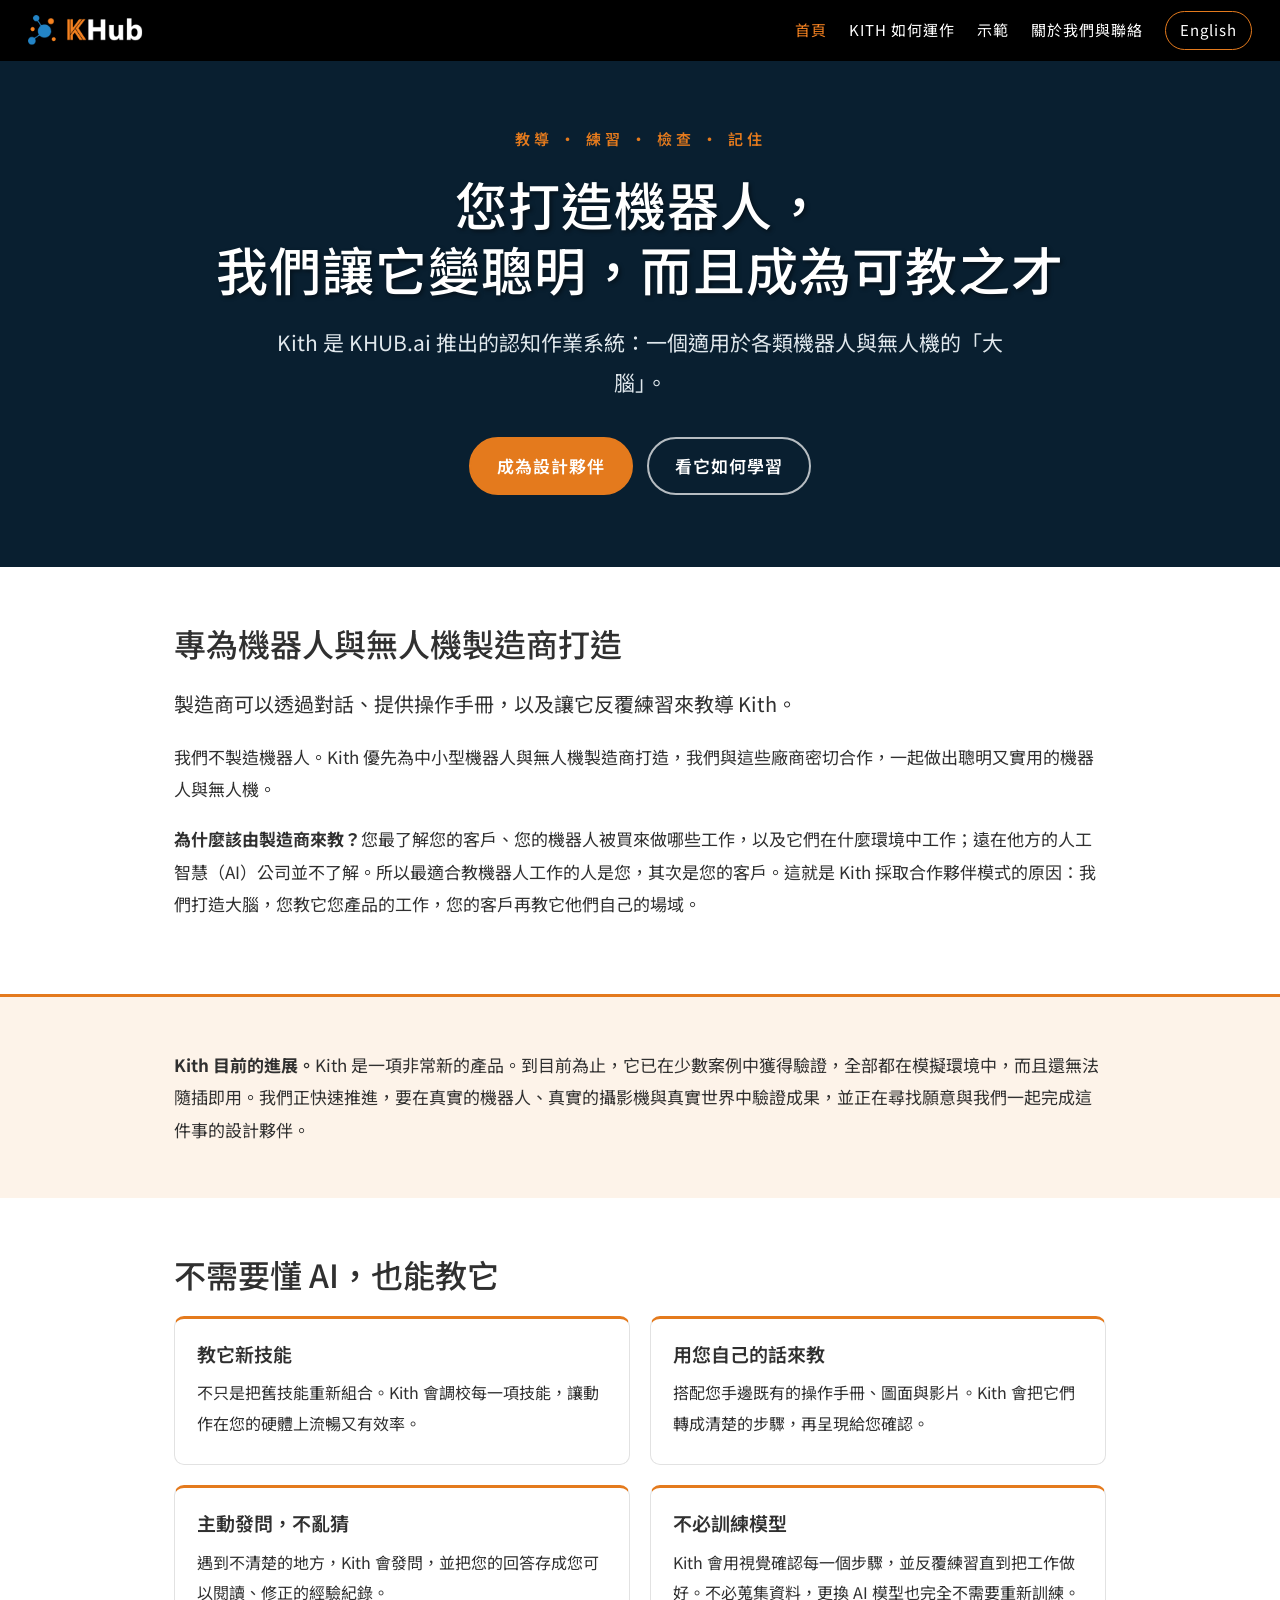
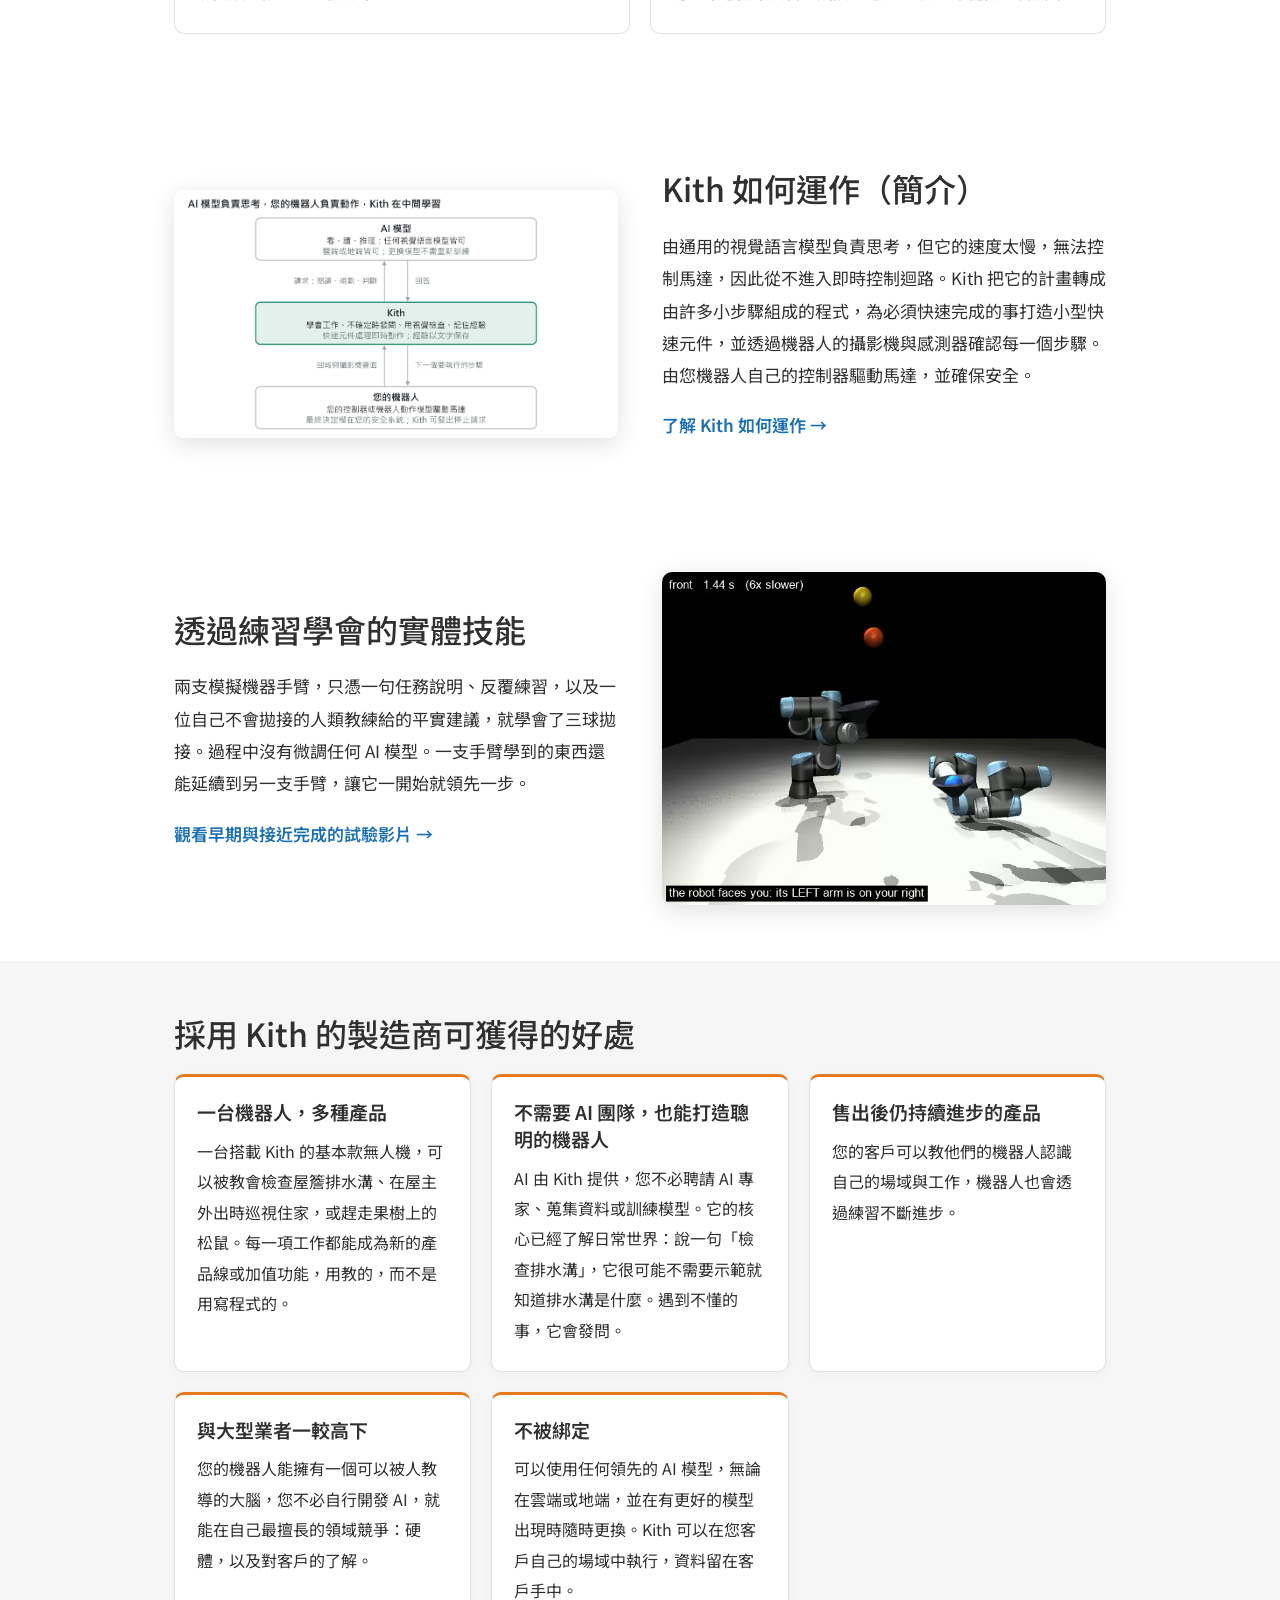
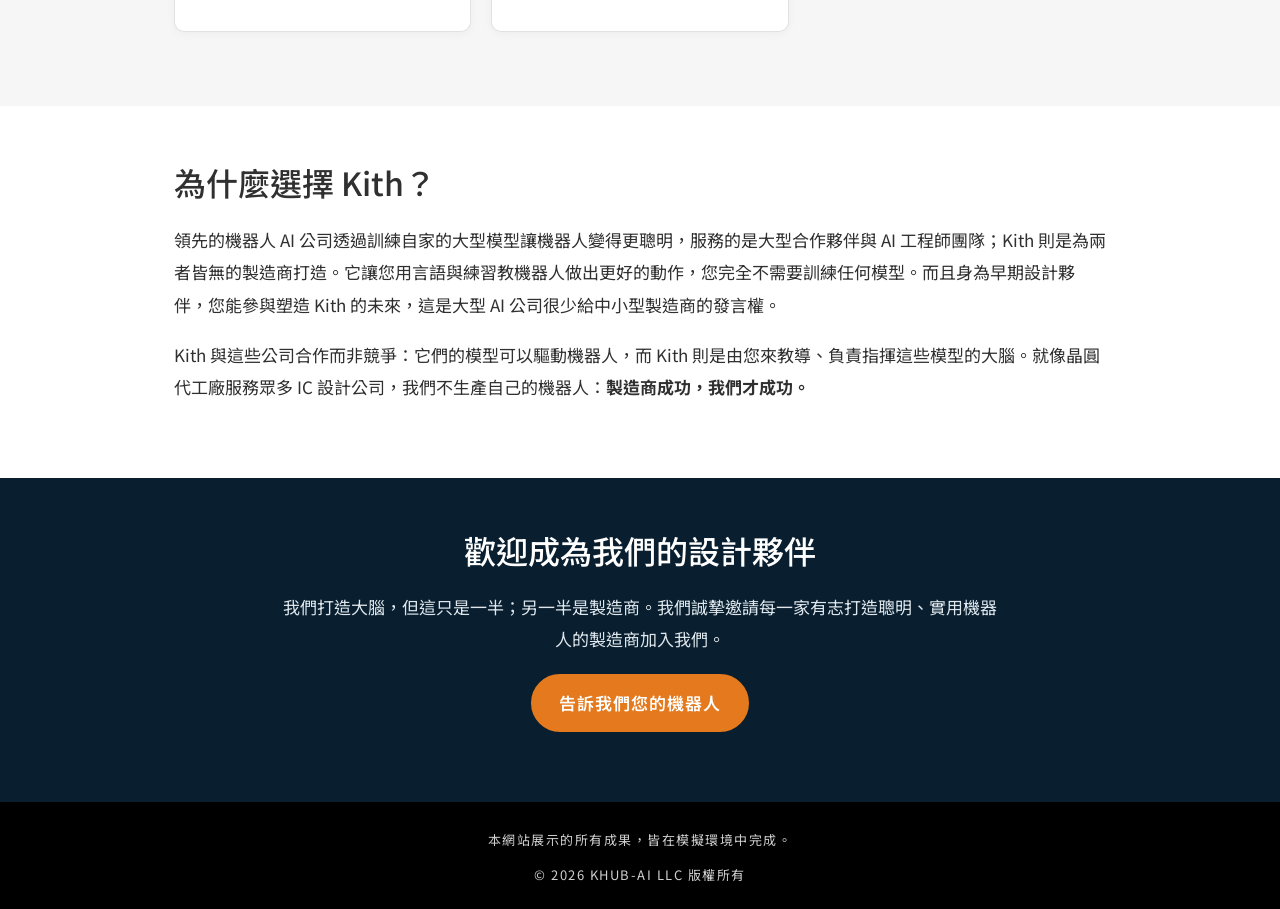
==== zh-tw/index.html @ f5c64458 "khub.ai: new bilingual site for Kith (English and Traditional Chinese) Four pages in each language, " ====
<!doctype html>
<html lang="zh-Hant-TW">
<head>
<meta charset="utf-8">
<meta name="viewport" content="width=device-width, initial-scale=1">
<title>Kith by KHUB.ai：可以教導的機器人與無人機大腦</title>
<meta name="description" content="Kith 是 KHUB.ai 推出的認知作業系統，機器人與無人機製造商可以透過對話、提供操作手冊與反覆練習來教導它。">
<link rel="alternate" hreflang="en" href="https://khub.ai/">
<link rel="alternate" hreflang="zh-Hant-TW" href="https://khub.ai/zh-tw/">
<link rel="icon" href="../images/favicon.ico">
<link rel="preconnect" href="https://fonts.googleapis.com">
<link rel="preconnect" href="https://fonts.gstatic.com" crossorigin>
<link href="https://fonts.googleapis.com/css2?family=Montserrat:wght@400;500;600;700&amp;family=Noto+Sans+TC:wght@400;500;700&amp;display=swap" rel="stylesheet">
<link rel="stylesheet" href="../styles.css">
</head>
<body class="lang-zh">
<a class="skip" href="#main">跳至主要內容</a>
<header class="topbar">
  <a class="brand" href="index.html"><img src="../images/logo_KH.png" alt="KHUB.ai" width="120" height="31"></a>
  <nav aria-label="Main"><a href="index.html" aria-current="page">首頁</a><a href="how-kith-works.html">Kith 如何運作</a><a href="demonstrations.html">示範</a><a href="about.html">關於我們與聯絡</a><a class="lang" href="../index.html" hreflang="en" lang="en">English</a></nav>
</header>
<section class="hero">
  <p class="kicker">教導 &middot; 練習 &middot; 檢查 &middot; 記住</p>
  <h1>您打造機器人，<br>我們讓它變聰明，而且成為可教之才</h1>
  <p class="hero-sub">Kith 是 KHUB.ai 推出的認知作業系統：一個適用於各類機器人與無人機的「大腦」。</p>
  <p class="hero-actions"><a class="btn" href="about.html#contact">成為設計夥伴</a><a class="btn btn-ghost" href="demonstrations.html">看它如何學習</a></p>
</section>
<main id="main">

<section class="wrap">
  <h2>專為機器人與無人機製造商打造</h2>
  <p class="lead">製造商可以透過對話、提供操作手冊，以及讓它反覆練習來教導 Kith。</p>
  <p>我們不製造機器人。Kith 優先為中小型機器人與無人機製造商打造，我們與這些廠商密切合作，一起做出聰明又實用的機器人與無人機。</p>
  <p><strong>為什麼該由製造商來教？</strong>您最了解您的客戶、您的機器人被買來做哪些工作，以及它們在什麼環境中工作；遠在他方的人工智慧（AI）公司並不了解。所以最適合教機器人工作的人是您，其次是您的客戶。這就是 Kith 採取合作夥伴模式的原因：我們打造大腦，您教它您產品的工作，您的客戶再教它他們自己的場域。</p>
</section>

<section class="band note-band"><div class="wrap">
  <p><strong>Kith 目前的進展。</strong>Kith 是一項非常新的產品。到目前為止，它已在少數案例中獲得驗證，全部都在模擬環境中，而且還無法隨插即用。我們正快速推進，要在真實的機器人、真實的攝影機與真實世界中驗證成果，並正在尋找願意與我們一起完成這件事的設計夥伴。</p>
</div></section>

<section class="wrap">
  <h2>不需要懂 AI，也能教它</h2>
  <div class="cards cols-2"><article class="card"><h3>教它新技能</h3><p>不只是把舊技能重新組合。Kith 會調校每一項技能，讓動作在您的硬體上流暢又有效率。</p></article><article class="card"><h3>用您自己的話來教</h3><p>搭配您手邊既有的操作手冊、圖面與影片。Kith 會把它們轉成清楚的步驟，再呈現給您確認。</p></article><article class="card"><h3>主動發問，不亂猜</h3><p>遇到不清楚的地方，Kith 會發問，並把您的回答存成您可以閱讀、修正的經驗紀錄。</p></article><article class="card"><h3>不必訓練模型</h3><p>Kith 會用視覺確認每一個步驟，並反覆練習直到把工作做好。不必蒐集資料，更換 AI 模型也完全不需要重新訓練。</p></article></div>
</section>

<section class="wrap split">
  <figure><img src="../images/diagram-zh.png" alt="三層架構：AI 模型負責思考，Kith 在中間學習，您的機器人負責動作" width="2027" height="1131"></figure>
  <div>
    <h2>Kith 如何運作（簡介）</h2>
    <p>由通用的視覺語言模型負責思考，但它的速度太慢，無法控制馬達，因此從不進入即時控制迴路。Kith 把它的計畫轉成由許多小步驟組成的程式，為必須快速完成的事打造小型快速元件，並透過機器人的攝影機與感測器確認每一個步驟。由您機器人自己的控制器驅動馬達，並確保安全。</p>
    <p><a class="more" href="how-kith-works.html">了解 Kith 如何運作</a></p>
  </div>
</section>

<section class="wrap split reverse">
  <figure><img src="../images/juggling.png" alt="兩支模擬機器手臂拋接三顆球" width="640" height="480"></figure>
  <div>
    <h2>透過練習學會的實體技能</h2>
    <p>兩支模擬機器手臂，只憑一句任務說明、反覆練習，以及一位自己不會拋接的人類教練給的平實建議，就學會了三球拋接。過程中沒有微調任何 AI 模型。一支手臂學到的東西還能延續到另一支手臂，讓它一開始就領先一步。</p>
    <p><a class="more" href="demonstrations.html">觀看早期與接近完成的試驗影片</a></p>
  </div>
</section>

<section class="band"><div class="wrap">
  <h2>採用 Kith 的製造商可獲得的好處</h2>
  <div class="cards"><article class="card"><h3>一台機器人，多種產品</h3><p>一台搭載 Kith 的基本款無人機，可以被教會檢查屋簷排水溝、在屋主外出時巡視住家，或趕走果樹上的松鼠。每一項工作都能成為新的產品線或加值功能，用教的，而不是用寫程式的。</p></article><article class="card"><h3>不需要 AI 團隊，也能打造聰明的機器人</h3><p>AI 由 Kith 提供，您不必聘請 AI 專家、蒐集資料或訓練模型。它的核心已經了解日常世界：說一句「檢查排水溝」，它很可能不需要示範就知道排水溝是什麼。遇到不懂的事，它會發問。</p></article><article class="card"><h3>售出後仍持續進步的產品</h3><p>您的客戶可以教他們的機器人認識自己的場域與工作，機器人也會透過練習不斷進步。</p></article><article class="card"><h3>與大型業者一較高下</h3><p>您的機器人能擁有一個可以被人教導的大腦，您不必自行開發 AI，就能在自己最擅長的領域競爭：硬體，以及對客戶的了解。</p></article><article class="card"><h3>不被綁定</h3><p>可以使用任何領先的 AI 模型，無論在雲端或地端，並在有更好的模型出現時隨時更換。Kith 可以在您客戶自己的場域中執行，資料留在客戶手中。</p></article></div>
</div></section>

<section class="wrap">
  <h2>為什麼選擇 Kith？</h2>
  <p>領先的機器人 AI 公司透過訓練自家的大型模型讓機器人變得更聰明，服務的是大型合作夥伴與 AI 工程師團隊；Kith 則是為兩者皆無的製造商打造。它讓您用言語與練習教機器人做出更好的動作，您完全不需要訓練任何模型。而且身為早期設計夥伴，您能參與塑造 Kith 的未來，這是大型 AI 公司很少給中小型製造商的發言權。</p>
  <p>Kith 與這些公司合作而非競爭：它們的模型可以驅動機器人，而 Kith 則是由您來教導、負責指揮這些模型的大腦。就像晶圓代工廠服務眾多 IC 設計公司，我們不生產自己的機器人：<strong>製造商成功，我們才成功。</strong></p>
</section>
<section class="band cta"><div class="wrap"><h2>歡迎成為我們的設計夥伴</h2><p>我們打造大腦，但這只是一半；另一半是製造商。我們誠摯邀請每一家有志打造聰明、實用機器人的製造商加入我們。</p><p><a class="btn" href="about.html#contact">告訴我們您的機器人</a></p></div></section>
</main>
<footer class="site-footer">
  <p>本網站展示的所有成果，皆在模擬環境中完成。</p>
  <p>© 2026 KHUB-AI LLC 版權所有</p>
</footer>
</body>
</html>
---- styles.css ----
/* khub.ai: one stylesheet for every page, English and Traditional Chinese.
   The look follows the earlier khub.ai site: a black top bar, a navy hero with an orange kicker line,
   Montserrat type, white sections with gray bands, and a black footer. */

:root {
  --navy: #091f30;
  --orange: #e47a1d;
  --orange-hover: #f58220;
  --ink: #303030;
  --muted: #5f6b6c;
  --band: #f6f6f6;
  --line: #e2e2e2;
  --link: #1a6fb5;
  --black: #000;
  --white: #fff;
  --wrap: 980px;
  --radius: 10px;
}

* { box-sizing: border-box; }

html { scroll-padding-top: 80px; }

body {
  margin: 0;
  background: var(--white);
  color: var(--ink);
  font: 400 17px/1.8 Montserrat, "Noto Sans TC", "Microsoft JhengHei", "PingFang TC", sans-serif;
}

body.lang-zh {
  font-family: "Noto Sans TC", "Microsoft JhengHei", "PingFang TC", Montserrat, sans-serif;
  line-height: 1.9;
}

img, video { max-width: 100%; height: auto; display: block; }

a { color: var(--link); text-underline-offset: 3px; }
a:hover { color: var(--orange); }

.skip { position: absolute; left: -9999px; }
.skip:focus { left: 16px; top: 8px; z-index: 100; background: var(--white); padding: 6px 12px; }

/* ---------- top bar ---------- */
.topbar {
  position: sticky;
  top: 0;
  z-index: 50;
  display: flex;
  align-items: center;
  justify-content: space-between;
  gap: 16px;
  padding: 10px 28px;
  background: var(--black);
}
.brand img { width: 120px; }
.topbar nav { display: flex; align-items: center; flex-wrap: wrap; justify-content: flex-end; gap: 4px 22px; }
.topbar nav a {
  color: var(--white);
  font-size: 13px;
  letter-spacing: 2px;
  text-transform: uppercase;
  text-decoration: none;
  padding: 6px 0;
}
.lang-zh .topbar nav a { font-size: 15px; letter-spacing: 1px; }
.topbar nav a:hover, .topbar nav a[aria-current="page"] { color: var(--orange-hover); }
.topbar nav a.lang {
  border: 1px solid var(--orange);
  border-radius: 999px;
  padding: 4px 14px;
  letter-spacing: 1px;
  text-transform: none;
}
.topbar nav a.lang:hover { background: var(--orange); color: var(--white); }

/* ---------- hero ---------- */
.hero {
  background: var(--navy);
  color: var(--white);
  text-align: center;
  padding: 64px 24px 72px;
}
.kicker {
  margin: 0 0 18px;
  color: var(--orange);
  font-size: 15px;
  font-weight: 600;
  letter-spacing: 3px;
  text-transform: uppercase;
}
.lang-zh .kicker { letter-spacing: 4px; }
.hero h1 {
  margin: 0 auto;
  max-width: 900px;
  font-size: clamp(30px, 4.6vw, 52px);
  font-weight: 500;
  line-height: 1.25;
  letter-spacing: 1px;
  text-shadow: 2px 2px 4px rgba(0, 0, 0, .45);
}
.hero-sub {
  margin: 22px auto 0;
  max-width: 760px;
  font-size: clamp(17px, 2vw, 21px);
  color: #dfe7ec;
}
.hero-actions { margin: 34px 0 0; display: flex; justify-content: center; flex-wrap: wrap; gap: 14px; }

.btn {
  display: inline-block;
  padding: 11px 26px;
  border-radius: 999px;
  background: var(--orange);
  color: var(--white);
  font-weight: 600;
  letter-spacing: 1px;
  text-decoration: none;
  border: 2px solid var(--orange);
}
.btn:hover { background: var(--orange-hover); border-color: var(--orange-hover); color: var(--white); }
.btn-ghost { background: transparent; border-color: rgba(255, 255, 255, .7); }
.btn-ghost:hover { background: rgba(255, 255, 255, .12); border-color: var(--white); }

/* ---------- sections ---------- */
.wrap { max-width: var(--wrap); margin: 0 auto; padding: 56px 24px; }
.band { background: var(--band); }
.band > .wrap { padding-top: 52px; padding-bottom: 52px; }

h2 { font-size: clamp(25px, 3vw, 32px); font-weight: 500; line-height: 1.3; margin: 0 0 20px; color: var(--ink); }
h3 { font-size: 19px; font-weight: 600; line-height: 1.4; margin: 0 0 10px; }
p { margin: 0 0 18px; }
.lead { font-size: 20px; color: var(--ink); }
.muted { color: var(--muted); font-size: 15px; }

.note-band { background: #fdf3e9; border-top: 3px solid var(--orange); }
.note-band p { margin: 0; }

.callout {
  background: #fdf3e9;
  border-left: 4px solid var(--orange);
  border-radius: 0 var(--radius) var(--radius) 0;
  padding: 14px 18px;
  margin-bottom: 36px;
}

.more { font-weight: 600; text-decoration: none; }
.more::after { content: " \2192"; }

/* picture + text rows */
.split { display: grid; grid-template-columns: 1fr 1fr; gap: 44px; align-items: center; }
.split.reverse > figure { order: 2; }
.split figure, figure.wide { margin: 0; }
.split img { border-radius: var(--radius); box-shadow: 0 6px 24px rgba(0, 0, 0, .12); }
figure.wide { margin: 8px 0 28px; }
figure.wide img { border-radius: var(--radius); border: 1px solid var(--line); }
figcaption { font-size: 14px; color: var(--muted); margin-top: 10px; text-align: center; }

/* cards */
.cards { display: grid; grid-template-columns: repeat(auto-fit, minmax(260px, 1fr)); gap: 20px; margin: 8px 0 22px; }
.card {
  background: var(--white);
  border: 1px solid var(--line);
  border-top: 3px solid var(--orange);
  border-radius: var(--radius);
  padding: 22px 22px 8px;
}
.band .card { box-shadow: 0 2px 10px rgba(0, 0, 0, .04); }
.card p { font-size: 16px; }

/* videos */
.videos { display: grid; grid-template-columns: 1fr 1fr; gap: 20px; margin: 10px 0 30px; }
.videos figure { margin: 0; }
.videos video { width: 100%; border-radius: var(--radius); background: var(--black); aspect-ratio: 4 / 3; }

/* tables */
.table-wrap { overflow-x: auto; margin: 8px 0 26px; }
table { width: 100%; border-collapse: collapse; background: var(--white); font-size: 15.5px; line-height: 1.6; }
th { background: var(--navy); color: var(--white); text-align: left; font-weight: 600; padding: 10px 14px; }
td { padding: 12px 14px; border-bottom: 1px solid var(--line); vertical-align: top; }
td:first-child { width: 24%; }

/* steps and contact */
ol.steps { padding-left: 22px; margin: 0 0 28px; }
ol.steps li { margin: 8px 0; }
.contact-card {
  display: inline-block;
  background: var(--navy);
  color: var(--white);
  border-radius: var(--radius);
  padding: 22px 30px 6px;
}
.contact-card a { color: #ffd2a8; }
.kicker-dark { color: var(--orange); font-weight: 600; letter-spacing: 2px; text-transform: uppercase; font-size: 14px; margin-bottom: 8px; }

/* call to action band */
.cta { background: var(--navy); color: var(--white); text-align: center; }
.cta h2 { color: var(--white); }
.cta p { max-width: 720px; margin-left: auto; margin-right: auto; color: #dfe7ec; }

/* ---------- footer ---------- */
.site-footer {
  background: var(--black);
  color: #cfcfcf;
  text-align: center;
  font-size: 13px;
  letter-spacing: 1.5px;
  padding: 26px 20px 12px;
}
.site-footer p { margin: 0 0 10px; }

/* ---------- small screens ---------- */
@media (max-width: 760px) {
  body { font-size: 16px; }
  .topbar { flex-direction: column; align-items: flex-start; padding: 10px 16px; gap: 6px; }
  .topbar nav { justify-content: flex-start; gap: 2px 16px; }
  .topbar nav a { font-size: 12px; letter-spacing: 1px; }
  .lang-zh .topbar nav a { font-size: 14px; }
  .hero { padding: 44px 16px 52px; }
  .wrap { padding: 40px 16px; }
  .split, .videos { grid-template-columns: 1fr; gap: 24px; }
  .split.reverse > figure { order: 0; }
  td:first-child { width: auto; }
}

.cards.cols-2 { grid-template-columns: repeat(2, 1fr); }
@media (max-width: 760px) { .cards.cols-2 { grid-template-columns: 1fr; } }
@media (max-width: 760px) { .topbar { position: static; } html { scroll-padding-top: 0; } }
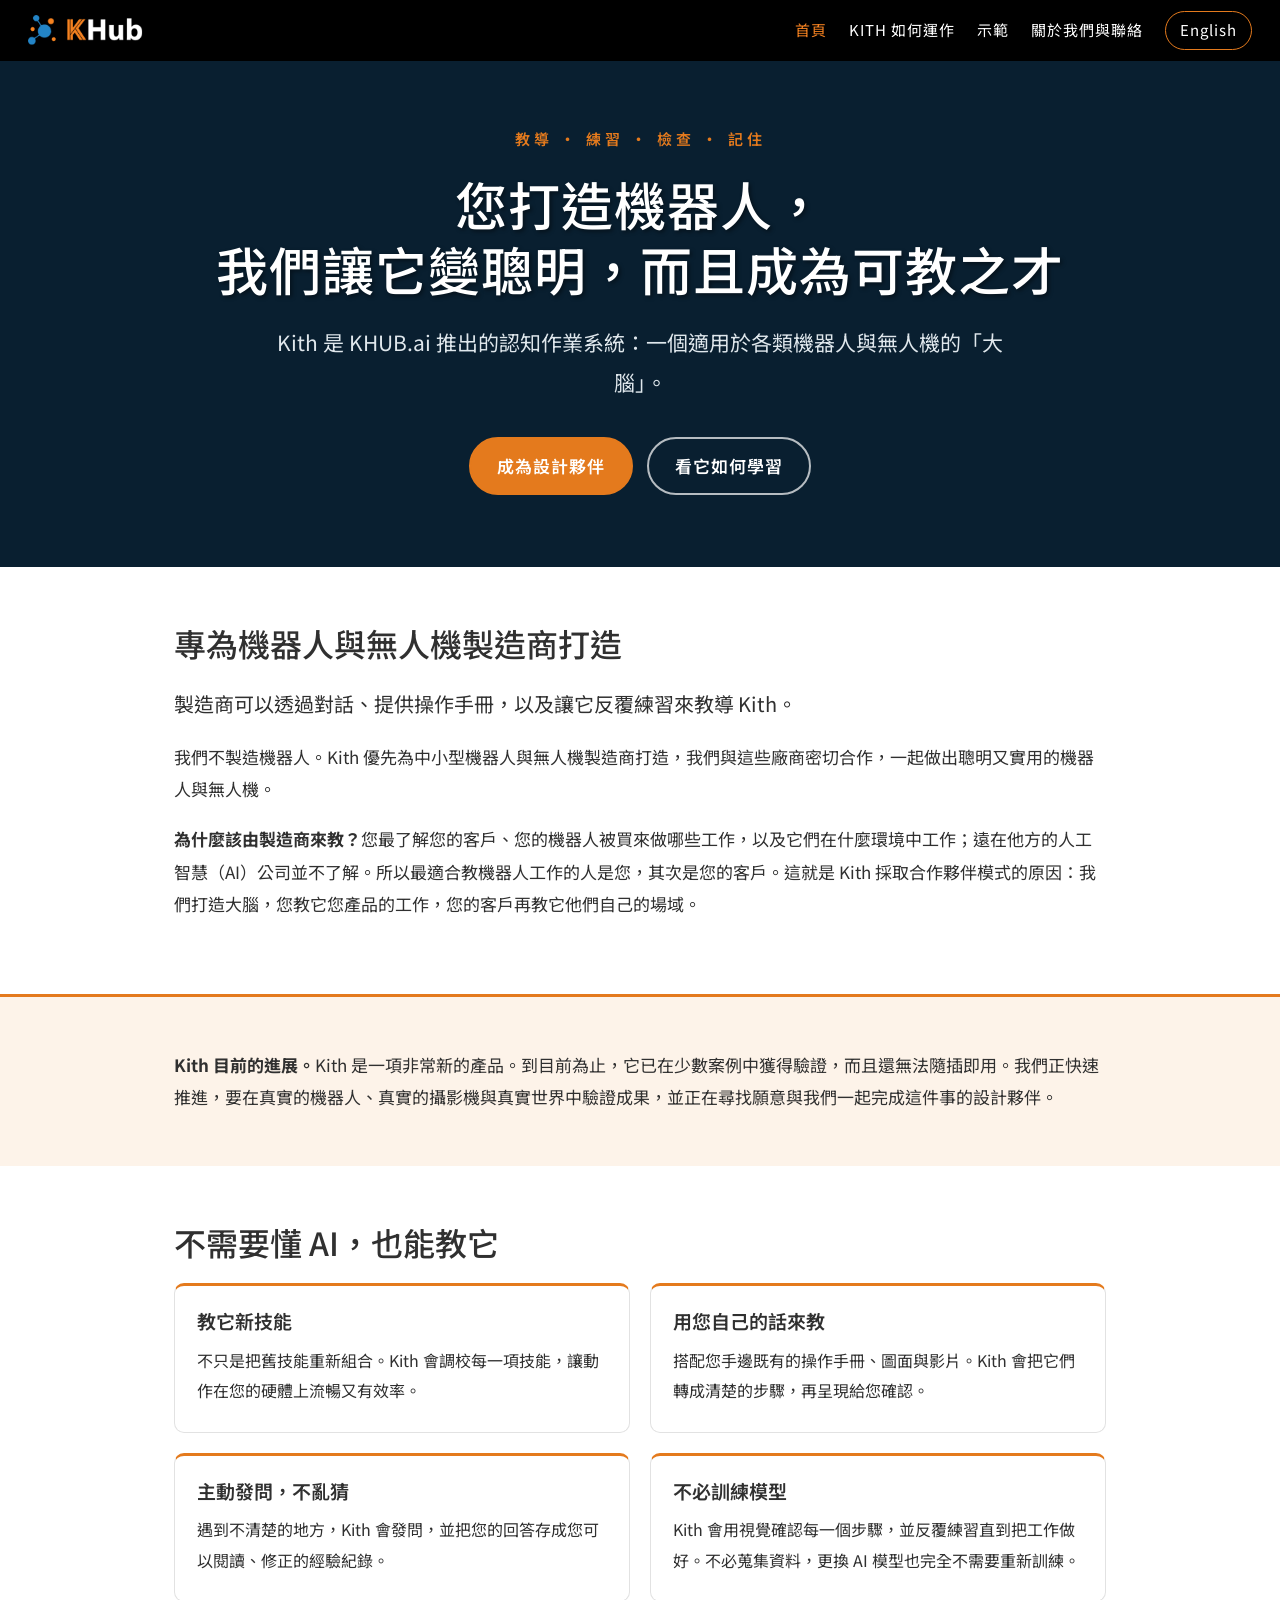
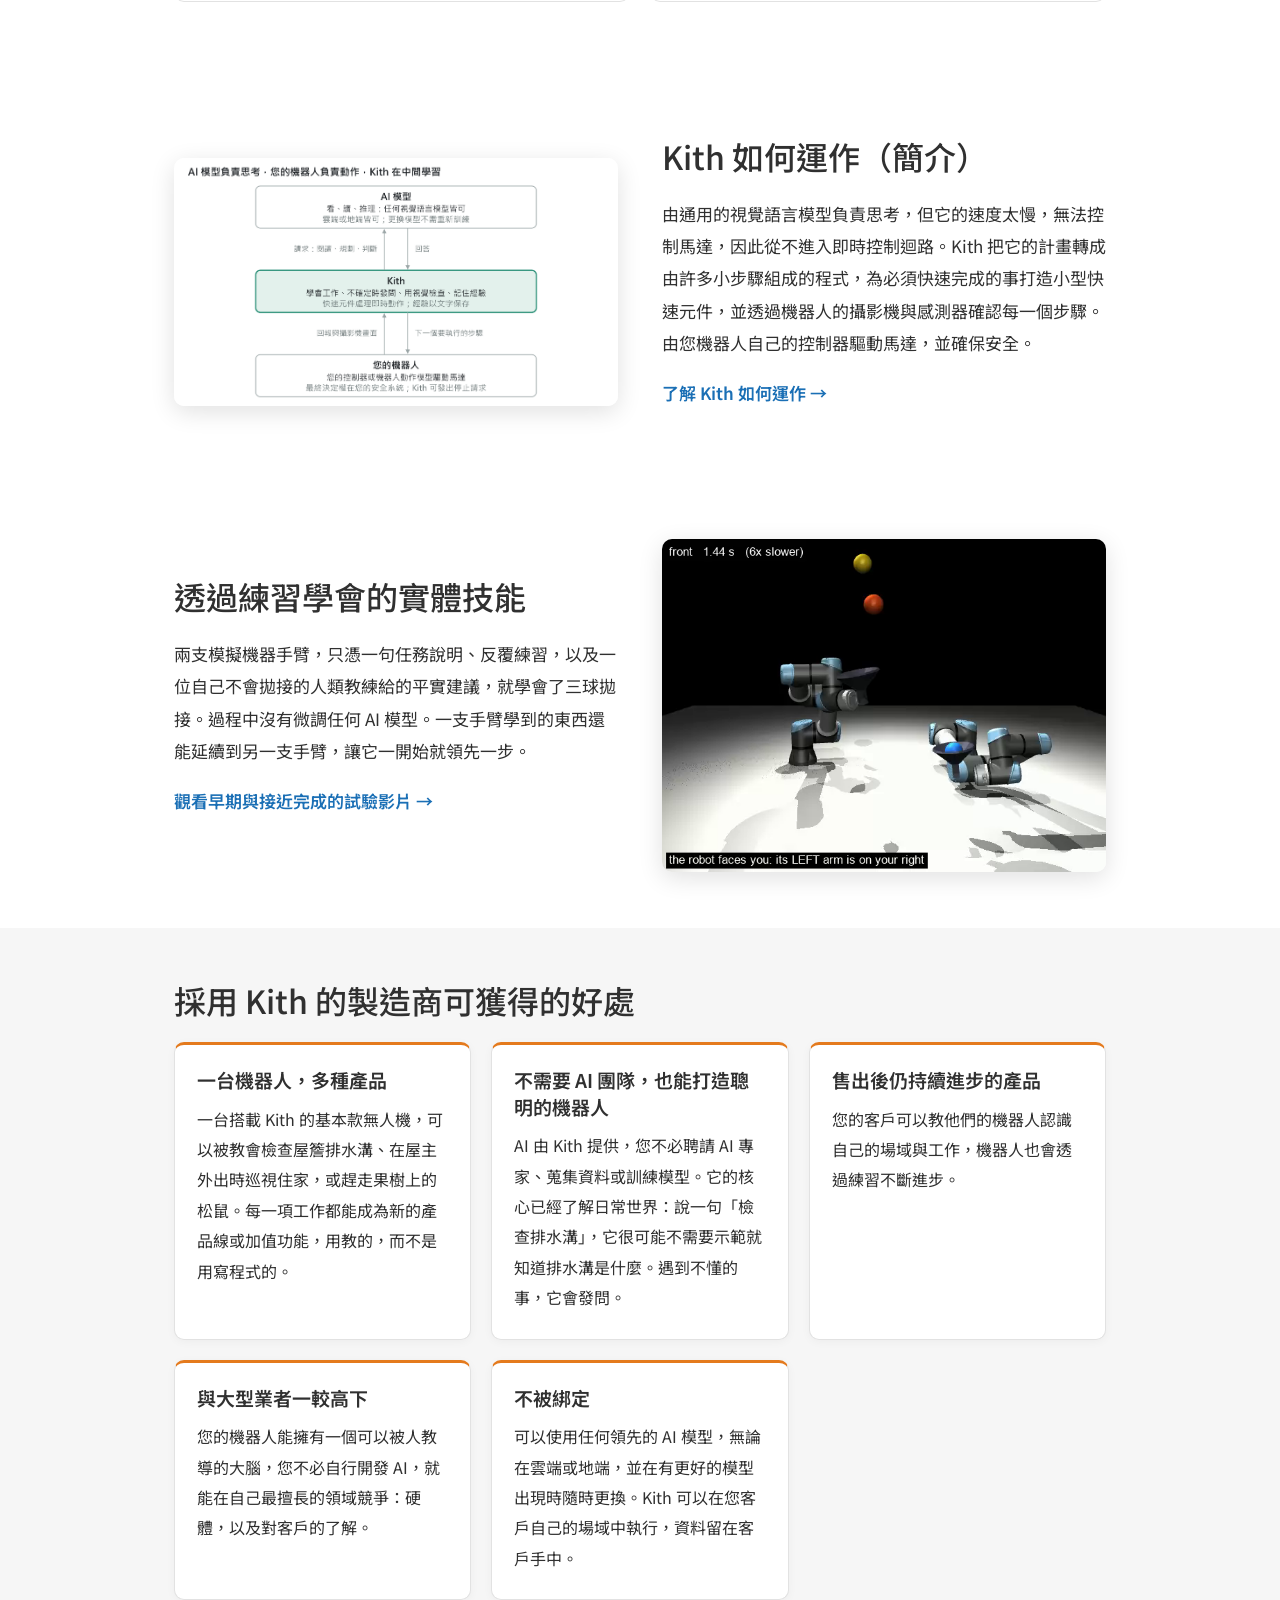
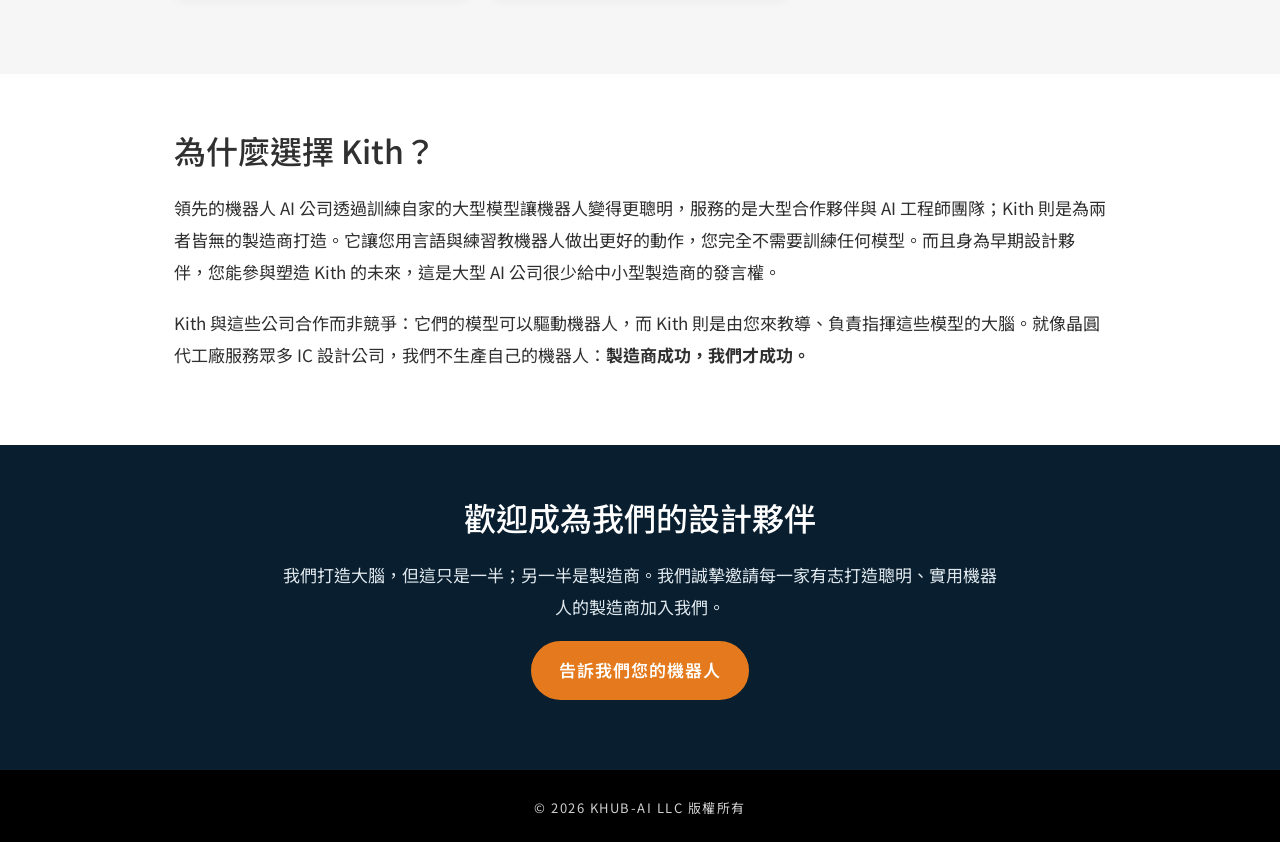
==== commit 7811f4da: "Demonstrations: more coming next, a warmer close, demos marked one by one; an unlinked investor page" ====
--- a/zh-tw/index.html
+++ b/zh-tw/index.html
@@ -35,7 +35,7 @@
 </section>
 
 <section class="band note-band"><div class="wrap">
-  <p><strong>Kith 目前的進展。</strong>Kith 是一項非常新的產品。到目前為止，它已在少數案例中獲得驗證，全部都在模擬環境中，而且還無法隨插即用。我們正快速推進，要在真實的機器人、真實的攝影機與真實世界中驗證成果，並正在尋找願意與我們一起完成這件事的設計夥伴。</p>
+  <p><strong>Kith 目前的進展。</strong>Kith 是一項非常新的產品。到目前為止，它已在少數案例中獲得驗證，而且還無法隨插即用。我們正快速推進，要在真實的機器人、真實的攝影機與真實世界中驗證成果，並正在尋找願意與我們一起完成這件事的設計夥伴。</p>
 </div></section>
 
 <section class="wrap">
@@ -74,7 +74,6 @@
 <section class="band cta"><div class="wrap"><h2>歡迎成為我們的設計夥伴</h2><p>我們打造大腦，但這只是一半；另一半是製造商。我們誠摯邀請每一家有志打造聰明、實用機器人的製造商加入我們。</p><p><a class="btn" href="about.html#contact">告訴我們您的機器人</a></p></div></section>
 </main>
 <footer class="site-footer">
-  <p>本網站展示的所有成果，皆在模擬環境中完成。</p>
   <p>© 2026 KHUB-AI LLC 版權所有</p>
 </footer>
 </body>
--- a/styles.css
+++ b/styles.css
@@ -226,3 +226,20 @@
 .cards.cols-2 { grid-template-columns: repeat(2, 1fr); }
 @media (max-width: 760px) { .cards.cols-2 { grid-template-columns: 1fr; } }
 @media (max-width: 760px) { .topbar { position: static; } html { scroll-padding-top: 0; } }
+.cards.list { grid-template-columns: 1fr; gap: 16px; }
+.cards.list .card { padding: 18px 24px 4px; }
+
+/* a small label on one demonstration, e.g. "Simulated in MuJoCo" */
+.tag {
+  display: inline-block;
+  margin-left: 10px;
+  padding: 2px 12px;
+  border: 1px solid var(--orange);
+  border-radius: 999px;
+  color: var(--orange);
+  font-size: 13px;
+  font-weight: 600;
+  letter-spacing: 1px;
+  vertical-align: middle;
+  white-space: nowrap;
+}
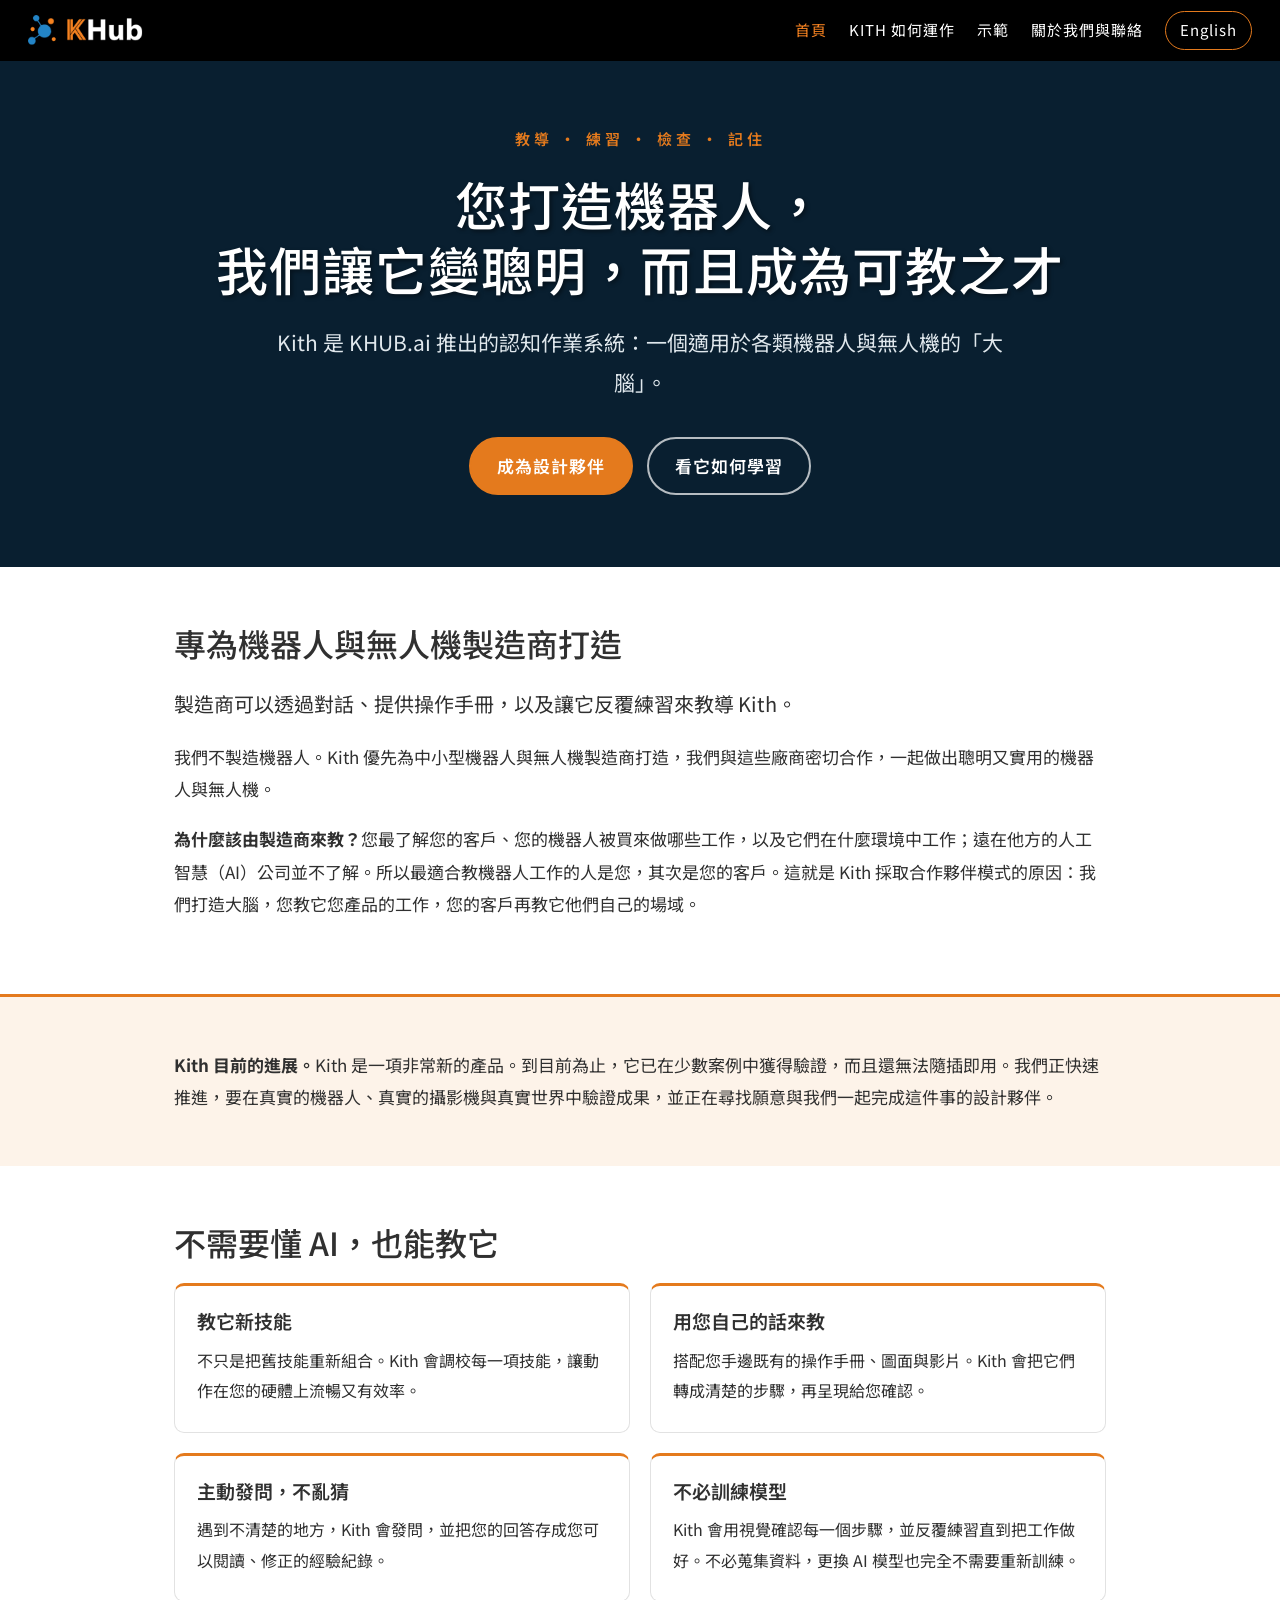
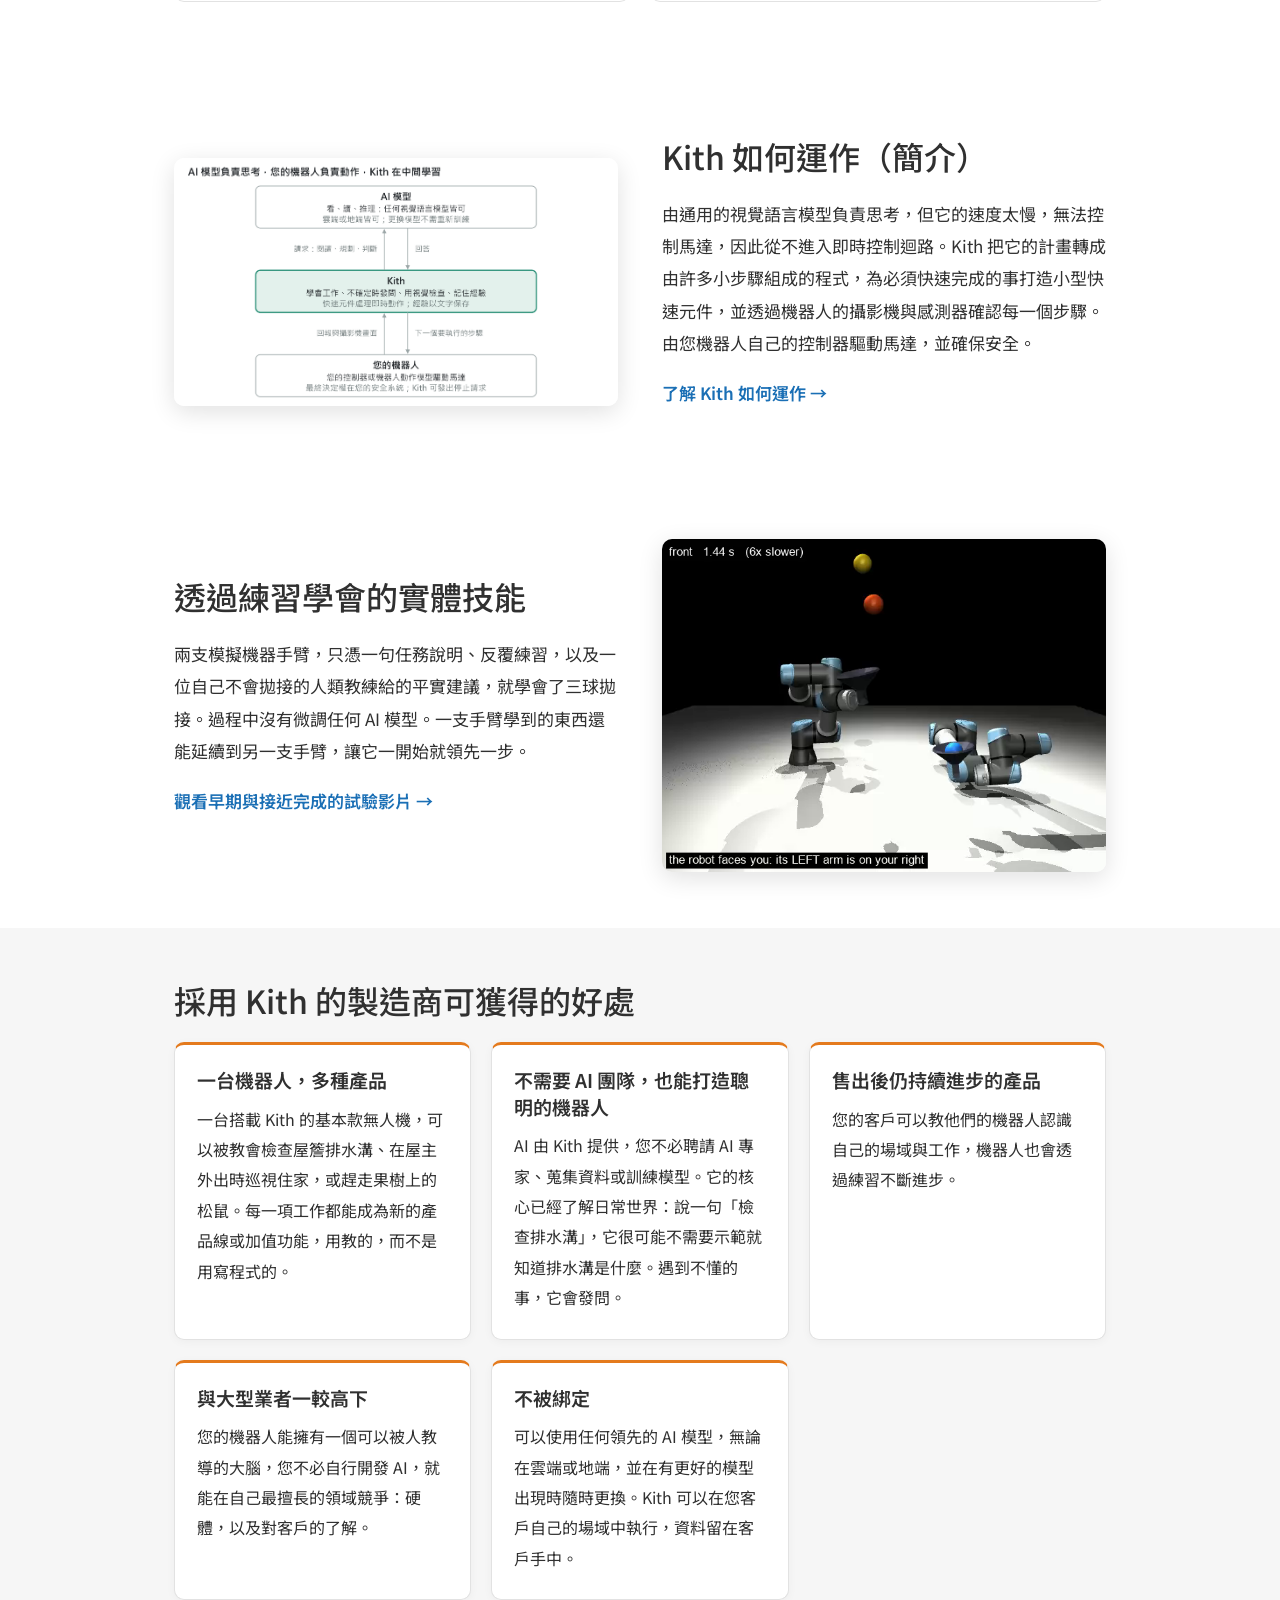
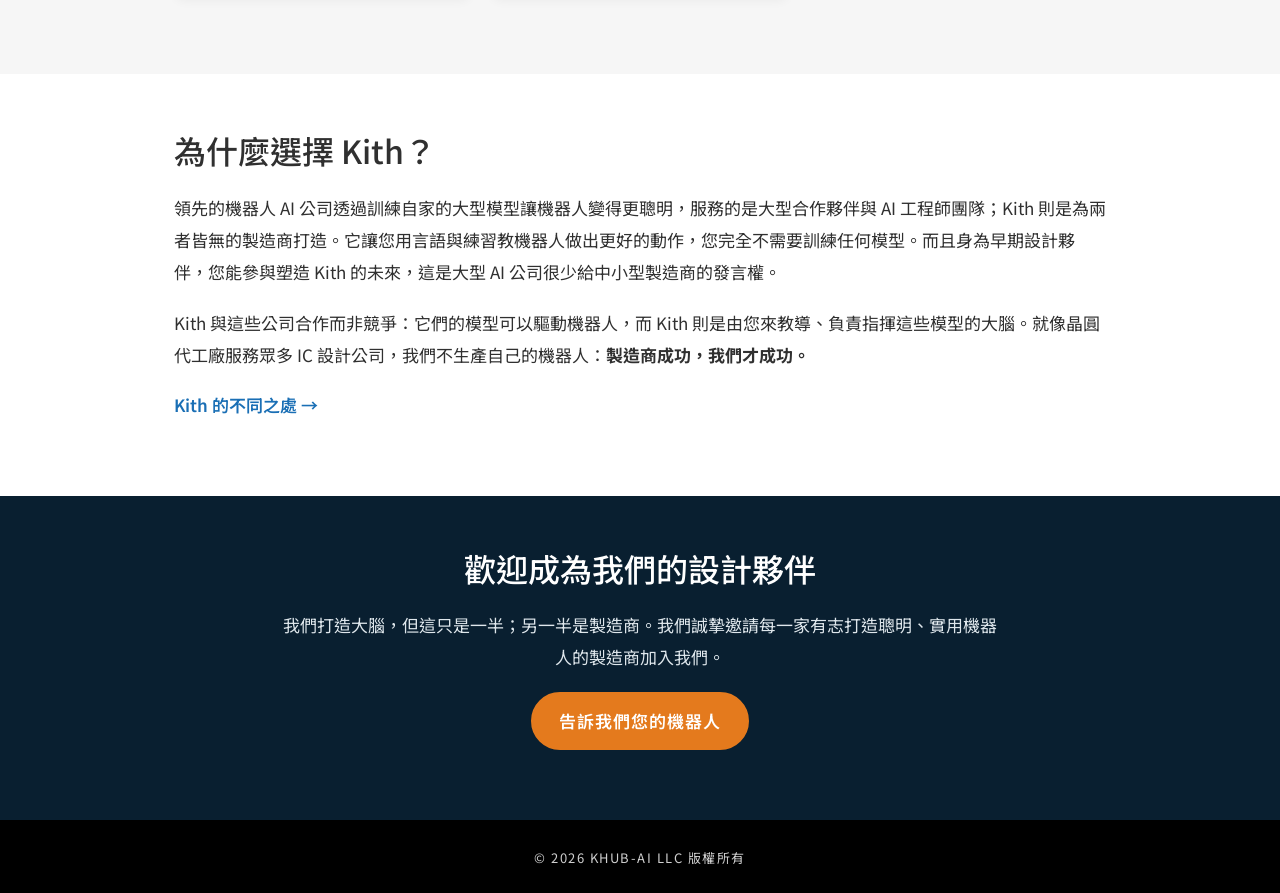
==== commit 20758d12: "Add "What Kith does differently" table (EN and zh-TW) Full table on How Kith works, a short version " ====
--- a/zh-tw/index.html
+++ b/zh-tw/index.html
@@ -70,11 +70,13 @@
   <h2>為什麼選擇 Kith？</h2>
   <p>領先的機器人 AI 公司透過訓練自家的大型模型讓機器人變得更聰明，服務的是大型合作夥伴與 AI 工程師團隊；Kith 則是為兩者皆無的製造商打造。它讓您用言語與練習教機器人做出更好的動作，您完全不需要訓練任何模型。而且身為早期設計夥伴，您能參與塑造 Kith 的未來，這是大型 AI 公司很少給中小型製造商的發言權。</p>
   <p>Kith 與這些公司合作而非競爭：它們的模型可以驅動機器人，而 Kith 則是由您來教導、負責指揮這些模型的大腦。就像晶圓代工廠服務眾多 IC 設計公司，我們不生產自己的機器人：<strong>製造商成功，我們才成功。</strong></p>
+  <p><a class="more" href="how-kith-works.html#different">Kith 的不同之處</a></p>
 </section>
 <section class="band cta"><div class="wrap"><h2>歡迎成為我們的設計夥伴</h2><p>我們打造大腦，但這只是一半；另一半是製造商。我們誠摯邀請每一家有志打造聰明、實用機器人的製造商加入我們。</p><p><a class="btn" href="about.html#contact">告訴我們您的機器人</a></p></div></section>
 </main>
 <footer class="site-footer">
   <p>© 2026 KHUB-AI LLC 版權所有</p>
 </footer>
+<!-- Cloudflare Web Analytics --><script type='module' src='https://static.cloudflareinsights.com/beacon.min.js' data-cf-beacon='{"token": "db9ff15c4d4c4915a1eea8b74ed29f83"}'></script><!-- End Cloudflare Web Analytics -->
 </body>
 </html>
--- a/styles.css
+++ b/styles.css
@@ -243,3 +243,7 @@
   vertical-align: middle;
   white-space: nowrap;
 }
+
+/* a plain line under the hero buttons, e.g. an email address to copy */
+.hero-note { margin: 18px 0 0; font-size: 15px; color: #dfe7ec; }
+.hero-note a { color: #ffd2a8; }
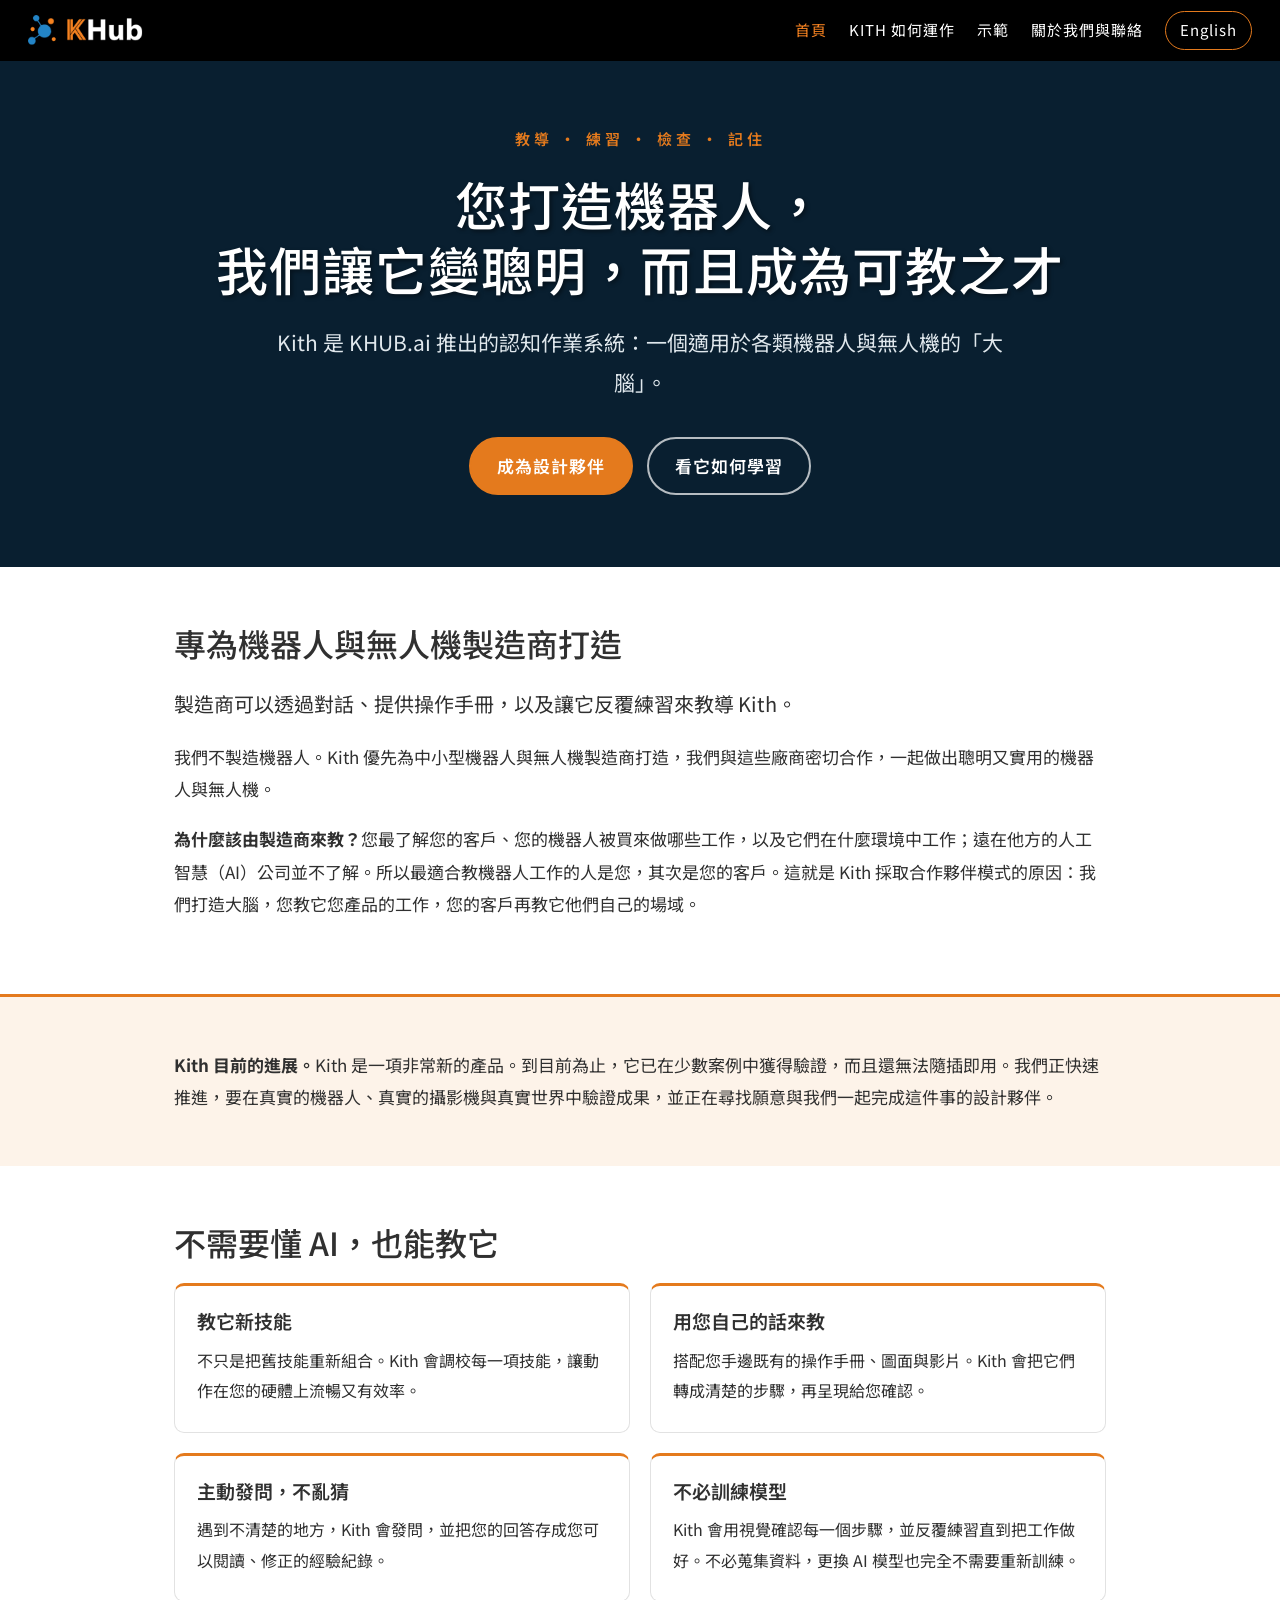
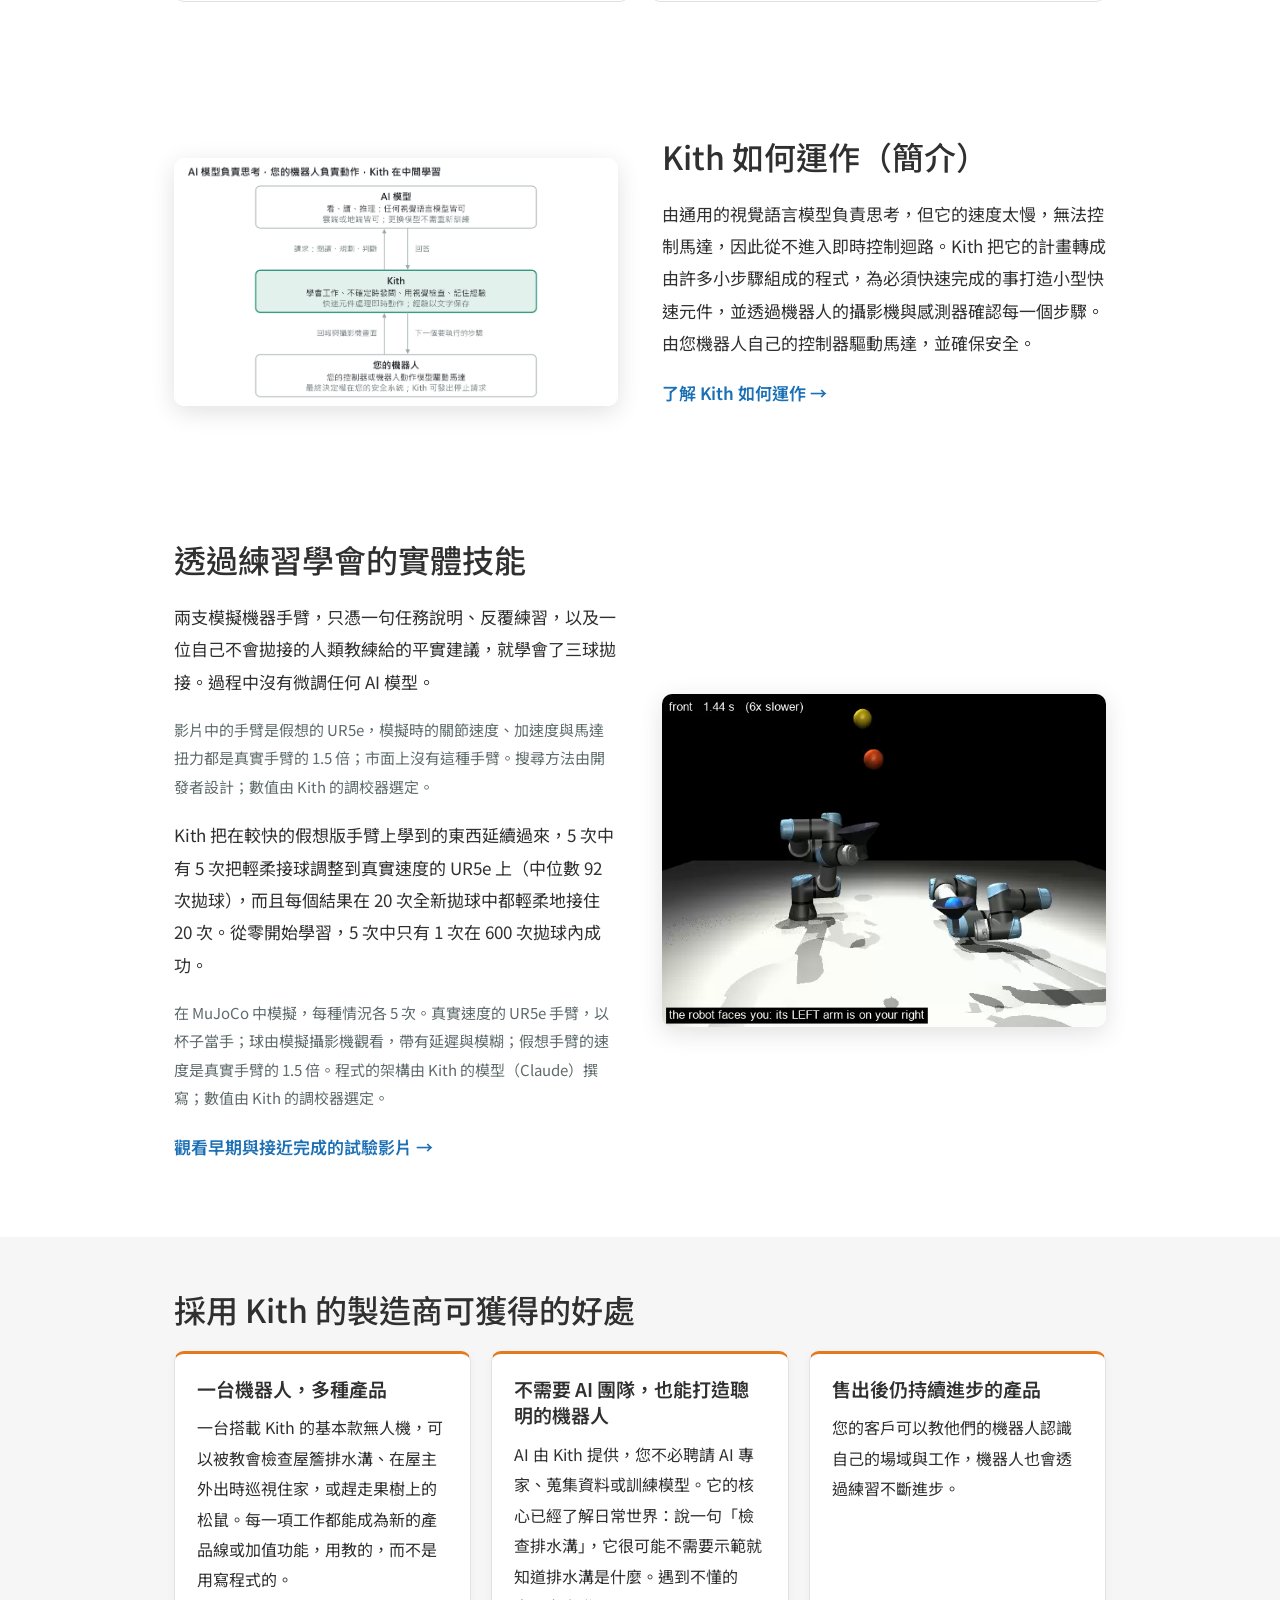
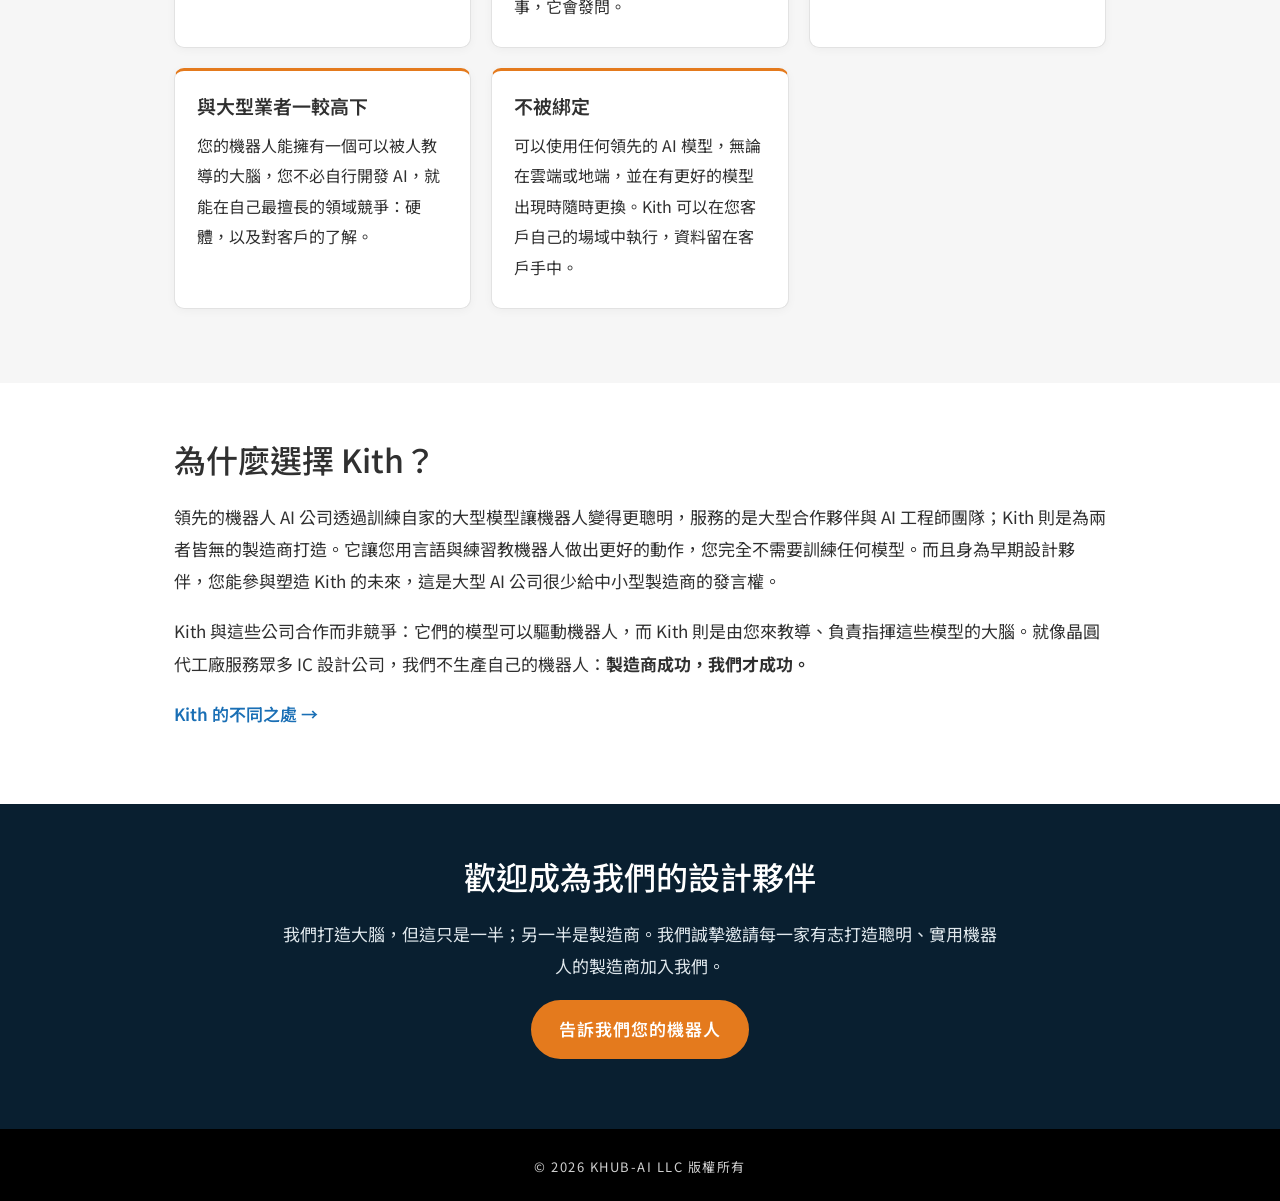
==== commit 9971f49c: "Drafts, not live: juggling arm notes (make-believe UR5e), the soft-catch result, investors card note" ====
--- a/zh-tw/index.html
+++ b/zh-tw/index.html
@@ -56,7 +56,10 @@
   <figure><img src="../images/juggling.png" alt="兩支模擬機器手臂拋接三顆球" width="640" height="480"></figure>
   <div>
     <h2>透過練習學會的實體技能</h2>
-    <p>兩支模擬機器手臂，只憑一句任務說明、反覆練習，以及一位自己不會拋接的人類教練給的平實建議，就學會了三球拋接。過程中沒有微調任何 AI 模型。一支手臂學到的東西還能延續到另一支手臂，讓它一開始就領先一步。</p>
+    <p>兩支模擬機器手臂，只憑一句任務說明、反覆練習，以及一位自己不會拋接的人類教練給的平實建議，就學會了三球拋接。過程中沒有微調任何 AI 模型。</p>
+    <p class="muted">影片中的手臂是假想的 UR5e，模擬時的關節速度、加速度與馬達扭力都是真實手臂的 1.5 倍；市面上沒有這種手臂。搜尋方法由開發者設計；數值由 Kith 的調校器選定。</p>
+    <p>Kith 把在較快的假想版手臂上學到的東西延續過來，5 次中有 5 次把輕柔接球調整到真實速度的 UR5e 上（中位數 92 次拋球），而且每個結果在 20 次全新拋球中都輕柔地接住 20 次。從零開始學習，5 次中只有 1 次在 600 次拋球內成功。</p>
+    <p class="muted">在 MuJoCo 中模擬，每種情況各 5 次。真實速度的 UR5e 手臂，以杯子當手；球由模擬攝影機觀看，帶有延遲與模糊；假想手臂的速度是真實手臂的 1.5 倍。程式的架構由 Kith 的模型（Claude）撰寫；數值由 Kith 的調校器選定。</p>
     <p><a class="more" href="demonstrations.html">觀看早期與接近完成的試驗影片</a></p>
   </div>
 </section>
